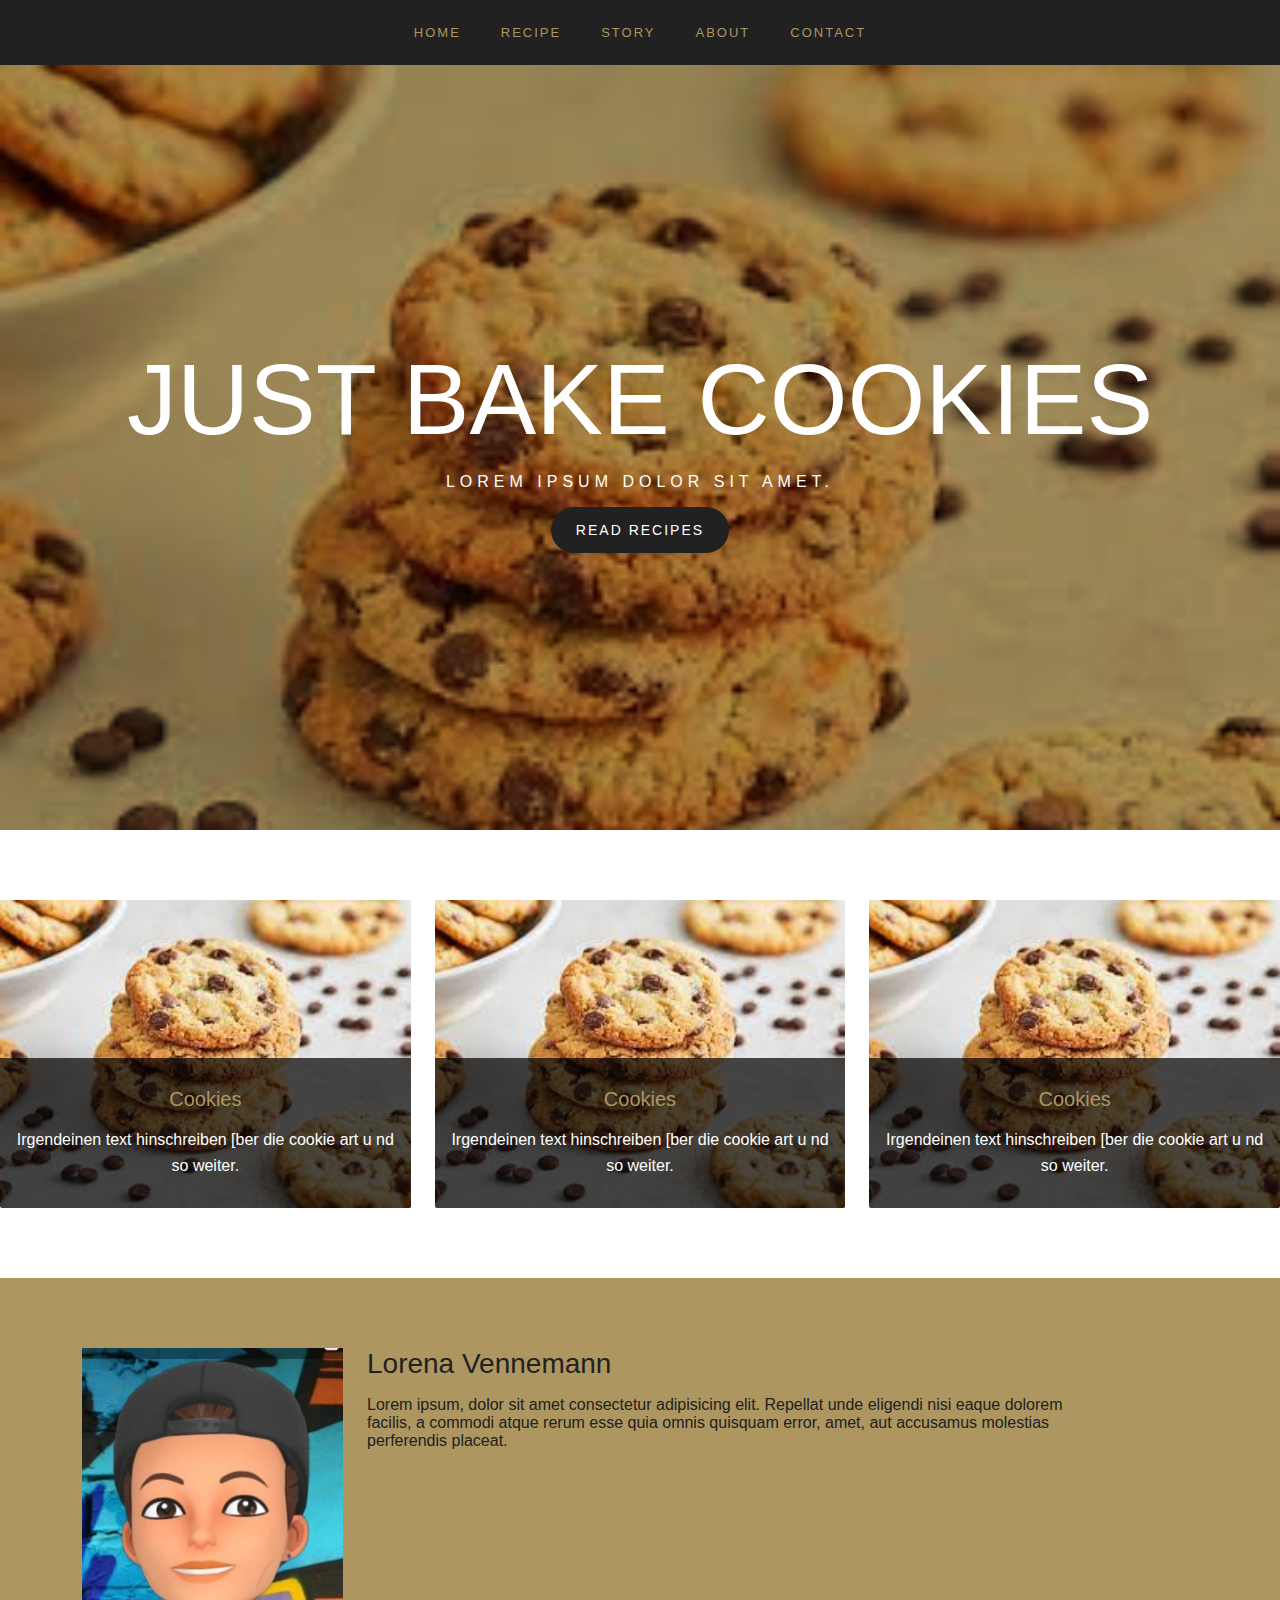
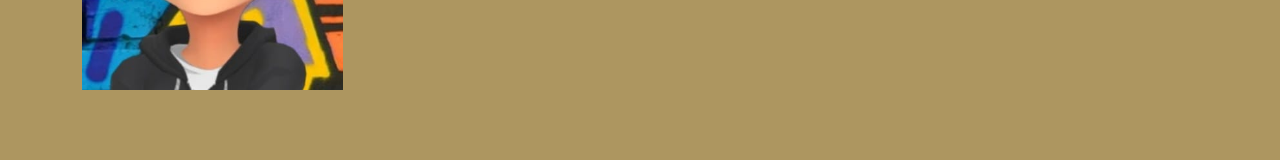
==== index.html @ 1b3d0812 "Start1" ====
<html>
    <head>
        <title>JustBakeCookies</title>
        <!-- Style.css -->
        <link rel="stylesheet" href="css/style.css">

        <!-- Bottsrap Grid system -->
        <link rel="stylesheet" href="css/bootstrap-grid.css">
    </head>
        <body>

            <!-- Navigation Bar -->
            <div class="navbar">
                <style>
 body { 
margin: 0;
font-family: "poopins", sans-serif;
}
*{
    box-sizing: border-box;
}
h1, h4, h5 {
    margin: 0;
}
.btn_dark {
    display: inline-block;
    background-color: #212121;
    color: #fff;
    text-decoration: none;
    padding: 15px 25px;
    border-radius: 100px;
    font-size: 14px;
    letter-spacing: 2px;
    transform: all 0.4s;
}
.btn_dark:hover {
    background-color: #fff;
    color: #ad9660;
}
.margin_top {
    margin-top: 15px;
}
.image_responsive{
    width: 100%;
    max-width: 100%;
    height: auto;
}
.navbar ul{
    display: flex;
    justify-content: center;
    padding: 0;
    margin: 0;
    list-style-type: none;
    background-color: #212121;

}

.navbar ul li{
    display:inline-block;
}
h1 {
    margin: 0;
}
.navbar li a {
    display: block;
    color: #fff;
    text-decoration: none;
    text-transform: uppercase;
    padding: 25px 20px;
    font-size: 13px;
    color: #ad9660;
    letter-spacing: 2px;
}
                </style>
                <ul>
                    <li>
                        <a href="#">Home</a>
                    </li>
                    <li>
                        <a href="#">Recipe</a>
                    </li>
                    <li>
                        <a href="#">Story</a>
                    </li>
                    <li>
                        <a href="#">About</a>
                    </li>
                    <li>
                        <a href="#">Contact</a>
                    </li>
                </ul>
            </div>

            <!-- Hero Section -->
            <div class="hero_section">
                <style>
.hero_section {
    display: flex;
    justify-content: center;
    align-items: center;
    width: 100%;
    height: 85vh;
    background-image:linear-gradient(#ad9660, #ad9660), url(../img/download.jpg);
    background-size: cover;
    background-blend-mode: multiply;
}
.hero_text{
 color: #fff;
 text-align: center; 
 text-transform: uppercase;
 }
.hero_text h1 {
 font-size: 100px;
 font-weight: 500;
  }
   .hero_text p {
    letter-spacing: 5px;
    text-transform: uppercase;
  }
                </style>
                <div class="hero_text">
                    <h1>Just bake cookies</h1>
                    <p>Lorem ipsum dolor sit amet.</p>
                    <a href="#" class="btn_dark margin-top">Read Recipes</a>
                </div>
            </div>

            <!-- Recipe Section -->
            <div class="recipe_Section">
                <style>
                   .recipe_section{
                    padding: 70px 0;
                   }
                   .image_wrapper{
                    position: relative;
                    width: 100%;
                    height: 100%;
                    background-color: #ad9660;
                    overflow: hidden;
                    border-radius: 2px;
                   }
                   .image_wrapper img {
                    width: 100%;
                    max-width: 100%;
                    height: auto;
                    transition: all 0.4s;
                   }
                   .image_wrapper-text {
                    padding: 30px 15px;
                    max-height: 150px;
                    position:absolute;
                    bottom: 0px;
                    text-align: center;
                    background-color: rgba(0, 0, 0, 0.7);
                    color: #fff;
                   }

                   .image_wrapper:hover img {
                    transform: scale(1.2, 1.2);
                    cursor: pointer;
                   }
                   .image_wrapper-text h5 {
                    color: #ad9660;
                    font-size: 20px;
                    font-weight: 500;
                   }
                   .image_wrapper-text p {
                    line-height: 26px;
                   }
                </style>
                <div class="conatiner">
                    <div class="row">
                        <div class="col-md-4">
                            <div class="image_wrapper">
                                <img src="img/download.jpg">
                                <div class="image_wrapper-text">
                                    <h5>Cookies</h5>
                                    <p>Irgendeinen text hinschreiben [ber die cookie art u nd so weiter.</p>
                                </div>
                            </div>
                        </div>
                        <div class="col-md-4">
                            <div class="image_wrapper">
                                <img src="img/download.jpg">
                                <div class="image_wrapper-text">
                                    <h5>Cookies</h5>
                                    <p>Irgendeinen text hinschreiben [ber die cookie art u nd so weiter.</p>
                                </div>
                            </div>
                        </div>
                        <div class="col-md-4">
                            <div class="image_wrapper">
                                <img src="img/download.jpg">
                                <div class="image_wrapper-text">
                                    <h5>Cookies</h5>
                                    <p>Irgendeinen text hinschreiben [ber die cookie art u nd so weiter.</p>
                                </div>
                            </div>
                        </div>
                        <div class="col-md-4"></div>
                        <div class="col-md-4"></div>
                    </div>
                </div>
            </div>

            <!-- About Section -->
            <div class="about_section">
                <style>
                    .about_section{
                        padding: 70px 0;
                        background-color: #ad9660;
                        color: #212121;
                    }
                    .about_section h4 {
                        font-size: 28px;
                        font-weight: 500;
                    }
                </style>
                <div class="container">
                    <div class="row">
                        <div class="col-md-3">
                            <div class="image_backround">
                                <img src="img/self.jpg" class="image_responsive">
                            </div>
                        </div>
                        <div class="col-md-8">
                            <h4>Lorena Vennemann</h4>
                            <p>Lorem ipsum, dolor sit amet consectetur adipisicing elit.
                                 Repellat unde eligendi nisi eaque dolorem facilis,
                                  a commodi atque rerum esse quia omnis quisquam error, amet,
                                   aut accusamus molestias perferendis placeat.</p>
                        </div>
                    </div>
                </div>
            </div>

            <!-- More Foods -->
            <div class="extra_section"></div>

            <!-- Category Section -->
            <div class="category_section"></div>
        </body>
</html>
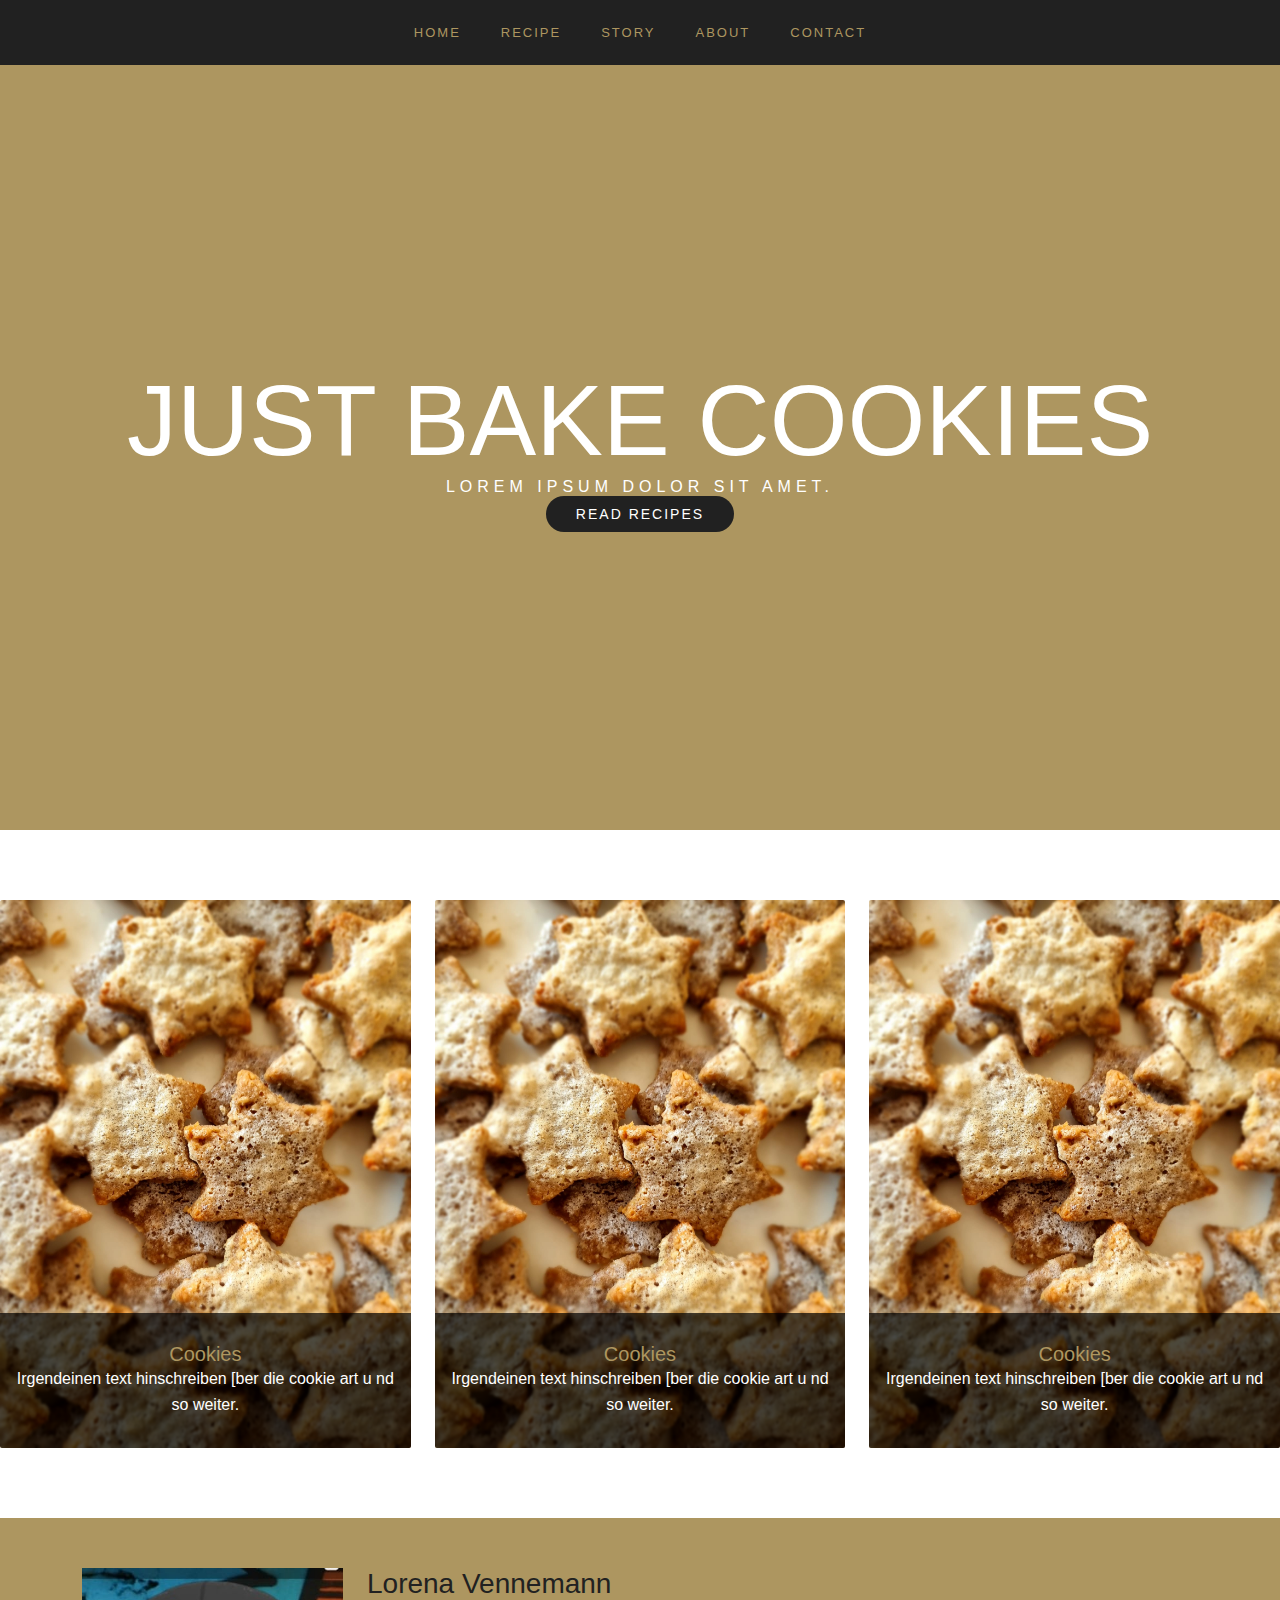
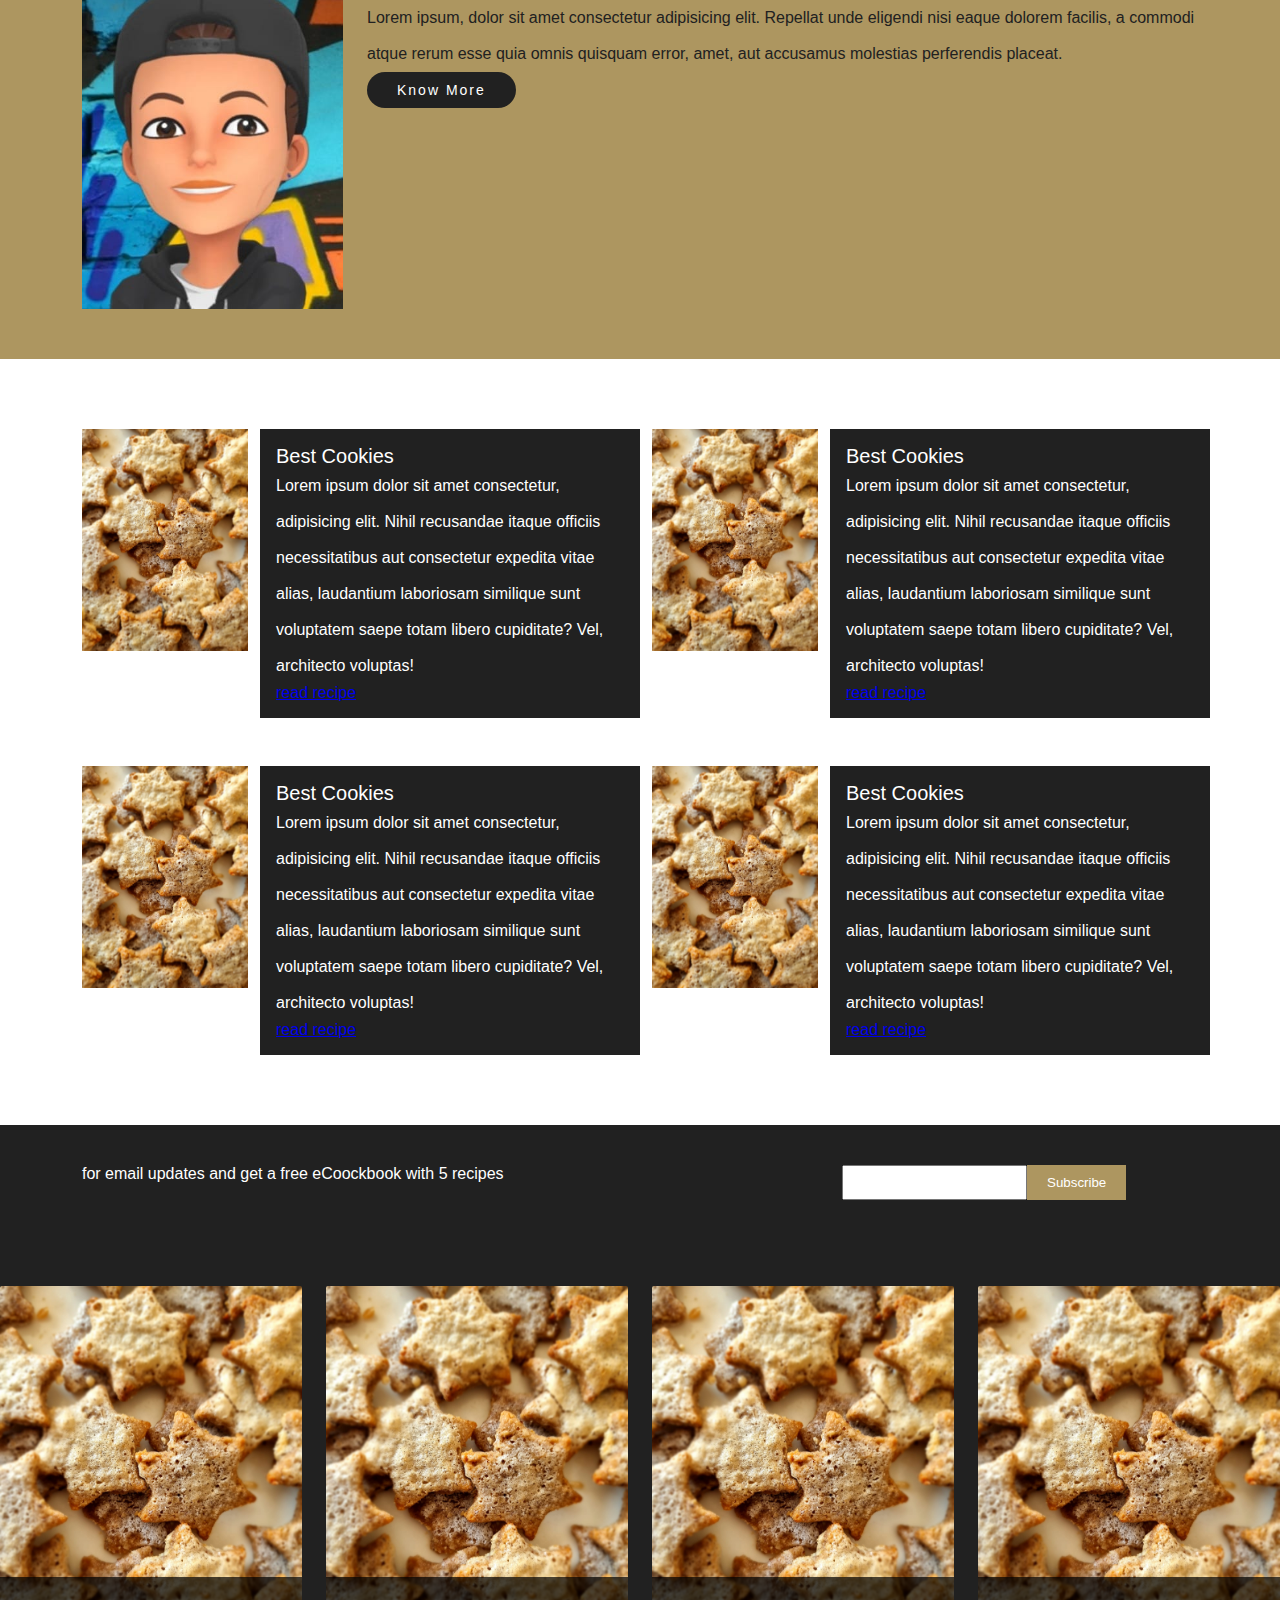
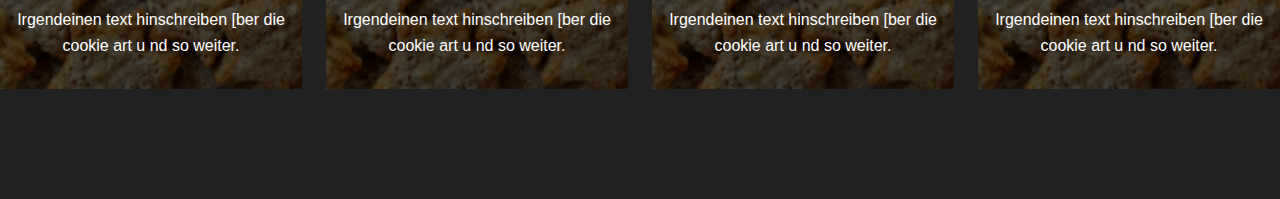
==== commit 53f3366c: "About section and food section" ====
--- a/index.html
+++ b/index.html
@@ -14,24 +14,40 @@
                 <style>
  body { 
 margin: 0;
-font-family: "poopins", sans-serif;
+font-family: "poppins", sans-serif;
 }
 *{
     box-sizing: border-box;
 }
-h1, h4, h5 {
+h1, h4, h5, p {
     margin: 0;
 }
-.btn_dark {
+.bg_dark{
+    background-color: #212121;
+}
+.text_light {
+    color: #fff;
+}
+.btn_dark,
+.btn_light {
     display: inline-block;
     background-color: #212121;
     color: #fff;
     text-decoration: none;
-    padding: 15px 25px;
+    padding: 10px 30px;
     border-radius: 100px;
     font-size: 14px;
     letter-spacing: 2px;
     transform: all 0.4s;
+}
+.btn_dark{
+    background-color: #212121;
+}
+.bg_light {
+    background-color: #ad9660;
+}
+.btn_light{
+    background-color: #ad9660 !important;
 }
 .btn_dark:hover {
     background-color: #fff;
@@ -172,7 +188,7 @@
                     <div class="row">
                         <div class="col-md-4">
                             <div class="image_wrapper">
-                                <img src="img/download.jpg">
+                                <img src="img/Starter.jpg">
                                 <div class="image_wrapper-text">
                                     <h5>Cookies</h5>
                                     <p>Irgendeinen text hinschreiben [ber die cookie art u nd so weiter.</p>
@@ -181,7 +197,7 @@
                         </div>
                         <div class="col-md-4">
                             <div class="image_wrapper">
-                                <img src="img/download.jpg">
+                                <img src="img/Starter.jpg">
                                 <div class="image_wrapper-text">
                                     <h5>Cookies</h5>
                                     <p>Irgendeinen text hinschreiben [ber die cookie art u nd so weiter.</p>
@@ -190,7 +206,7 @@
                         </div>
                         <div class="col-md-4">
                             <div class="image_wrapper">
-                                <img src="img/download.jpg">
+                                <img src="img/Starter.jpg">
                                 <div class="image_wrapper-text">
                                     <h5>Cookies</h5>
                                     <p>Irgendeinen text hinschreiben [ber die cookie art u nd so weiter.</p>
@@ -207,13 +223,34 @@
             <div class="about_section">
                 <style>
                     .about_section{
-                        padding: 70px 0;
+                        padding: 50px 0;
                         background-color: #ad9660;
                         color: #212121;
                     }
                     .about_section h4 {
                         font-size: 28px;
                         font-weight: 500;
+                    }
+                    .about_section p {
+                        line-height: 36px;
+                        font-weight: 100;
+                    }
+                    .image_backroung{
+                        position: relative;
+                        z-index: 1;
+                    }
+                    .image_backroung::before{
+                        position: absolute;
+                        top:  -30px;
+                        left: -30px;
+                        content: "";
+                        width: 100%;
+                        height: 100%;
+                        z-index: -1;
+                        background-color: #000;
+                    }
+                    .image_backroung img{
+                        box-shadow: 0px 0px 10px 1px rgba(0, 0, 0, 0.4);
                     }
                 </style>
                 <div class="container">
@@ -223,21 +260,172 @@
                                 <img src="img/self.jpg" class="image_responsive">
                             </div>
                         </div>
-                        <div class="col-md-8">
+                        <div class="col-md-9">
                             <h4>Lorena Vennemann</h4>
                             <p>Lorem ipsum, dolor sit amet consectetur adipisicing elit.
                                  Repellat unde eligendi nisi eaque dolorem facilis,
                                   a commodi atque rerum esse quia omnis quisquam error, amet,
                                    aut accusamus molestias perferendis placeat.</p>
+                                   <a href="#" class="btn_dark">Know More</a>
                         </div>
                     </div>
                 </div>
             </div>
 
             <!-- More Foods -->
-            <div class="extra_section"></div>
-
+            <div class="extra_section">
+                <style>
+                    .extra_section {
+                        padding: 70px 0;
+
+                    }
+                    .extra_section h4 {
+                        font-size: 20px;
+                        font-weight: 500;
+                    }
+                    .extra_section p{
+                        line-height: 36px;
+                    }
+                    
+                </style>
+                <div class="container">
+                    <div class="row">
+                        <div class="col-md-6 mb-5">
+                            <div class="row no-gutters">
+                                <div class="col-md-4">
+                                    <img src="img/Starter.jpg" class="image_responsive">
+                                </div>
+                                    <div class="col-md-8 bg_dark text_light p-3">
+                                        <h4>Best Cookies</h4>
+                                        <p>Lorem ipsum dolor sit amet consectetur, adipisicing elit.
+                                         Nihil recusandae itaque officiis necessitatibus aut consectetur expedita vitae alias,
+                                          laudantium laboriosam similique sunt voluptatem saepe totam libero cupiditate? 
+                                          Vel, architecto voluptas!</p>
+                                          <a href="#" class="btn_ligth">read recipe</a>
+                                    </div>
+                            </div>
+                        </div>
+                        <div class="col-md-6 mb-5">
+                            <div class="row no-gutters">
+                                <div class="col-md-4">
+                                    <img src="img/Starter.jpg" class="image_responsive">
+                                </div>
+                                    <div class="col-md-8 bg_dark text_light p-3">
+                                        <h4>Best Cookies</h4>
+                                        <p>Lorem ipsum dolor sit amet consectetur, adipisicing elit.
+                                         Nihil recusandae itaque officiis necessitatibus aut consectetur expedita vitae alias,
+                                          laudantium laboriosam similique sunt voluptatem saepe totam libero cupiditate? 
+                                          Vel, architecto voluptas!</p>
+                                          <a href="#" class="btn_ligth">read recipe</a>
+                                    </div>
+                            </div>
+                        </div>
+                        <div class="col-md-6">
+                            <div class="row no-gutters">
+                                <div class="col-md-4">
+                                    <img src="img/Starter.jpg" class="image_responsive">
+                                </div>
+                                    <div class="col-md-8 bg_dark text_light p-3">
+                                        <h4>Best Cookies</h4>
+                                        <p>Lorem ipsum dolor sit amet consectetur, adipisicing elit.
+                                         Nihil recusandae itaque officiis necessitatibus aut consectetur expedita vitae alias,
+                                          laudantium laboriosam similique sunt voluptatem saepe totam libero cupiditate? 
+                                          Vel, architecto voluptas!</p>
+                                          <a href="#" class="btn_ligth">read recipe</a>
+                                    </div>
+                            </div>
+                        </div>
+                        <div class="col-md-6">
+                            <div class="row no-gutters">
+                                <div class="col-md-4">
+                                    <img src="img/Starter.jpg" class="image_responsive">
+                                </div>
+                                    <div class="col-md-8 bg_dark text_light p-3">
+                                        <h4>Best Cookies</h4>
+                                        <p>Lorem ipsum dolor sit amet consectetur, adipisicing elit.
+                                         Nihil recusandae itaque officiis necessitatibus aut consectetur expedita vitae alias,
+                                          laudantium laboriosam similique sunt voluptatem saepe totam libero cupiditate? 
+                                          Vel, architecto voluptas!</p>
+                                          <a href="#" class="btn_ligth">read recipe</a>
+                                    </div>
+                            </div>
+                        </div>
+                    </div>
+                </div>
+            </div>
+<!-- subscribe section-->
+<div class="subscribe_section">
+    <style>
+        .subscribe_section {
+            padding: 40px 0;
+            background-color: #212121;
+            color: #fff;
+        }
+        .subscribe_section form {
+            display: flex;
+        }
+        .subscribe_section button {
+            background-color: #ad9660;
+            color: #fff;
+            border: none;
+            padding: 10px 20px;
+        }
+    </style>
+    <div class="container">
+        <div class="row">
+            <div class="col-md-8">
+                <p>for email updates and get a free eCoockbook with 5 recipes</p>
+            </div>
+            <div class="col-md-4">
+                <form><input type="text">
+                <button type="submit">Subscribe</button>
+            </form>
+            </div>
+    </div>
+</div>
             <!-- Category Section -->
-            <div class="category_section"></div>
+            <div class="category_section">
+            <style>
+                .category_section{
+                    padding: 70px 0;
+                }
+            </style>
+                <div class="conatiner">
+                    <div class="row">
+                        <div class="col-md-3">
+                            <div class="image_wrapper">
+                                <img src="img/Starter.jpg">
+                                <div class="image_wrapper-text bg_light">
+                                    <p>Irgendeinen text hinschreiben [ber die cookie art u nd so weiter.</p>
+                                </div>
+                            </div>
+                        </div>
+                        <div class="col-md-3">
+                            <div class="image_wrapper">
+                                <img src="img/Starter.jpg">
+                                <div class="image_wrapper-text">
+                                    <p>Irgendeinen text hinschreiben [ber die cookie art u nd so weiter.</p>
+                                </div>
+                            </div>
+                        </div>
+                        <div class="col-md-3">
+                            <div class="image_wrapper">
+                                <img src="img/Starter.jpg">
+                                <div class="image_wrapper-text">
+                                    <p>Irgendeinen text hinschreiben [ber die cookie art u nd so weiter.</p>
+                                </div>
+                            </div>
+                    </div>
+                    <div class="col-md-3">
+                        <div class="image_wrapper">
+                            <img src="img/Starter.jpg">
+                            <div class="image_wrapper-text">
+                                <p>Irgendeinen text hinschreiben [ber die cookie art u nd so weiter.</p>
+                            </div>
+                        </div>
+                </div>
+                </div>
+            </div>
+            </div>
         </body>
 </html>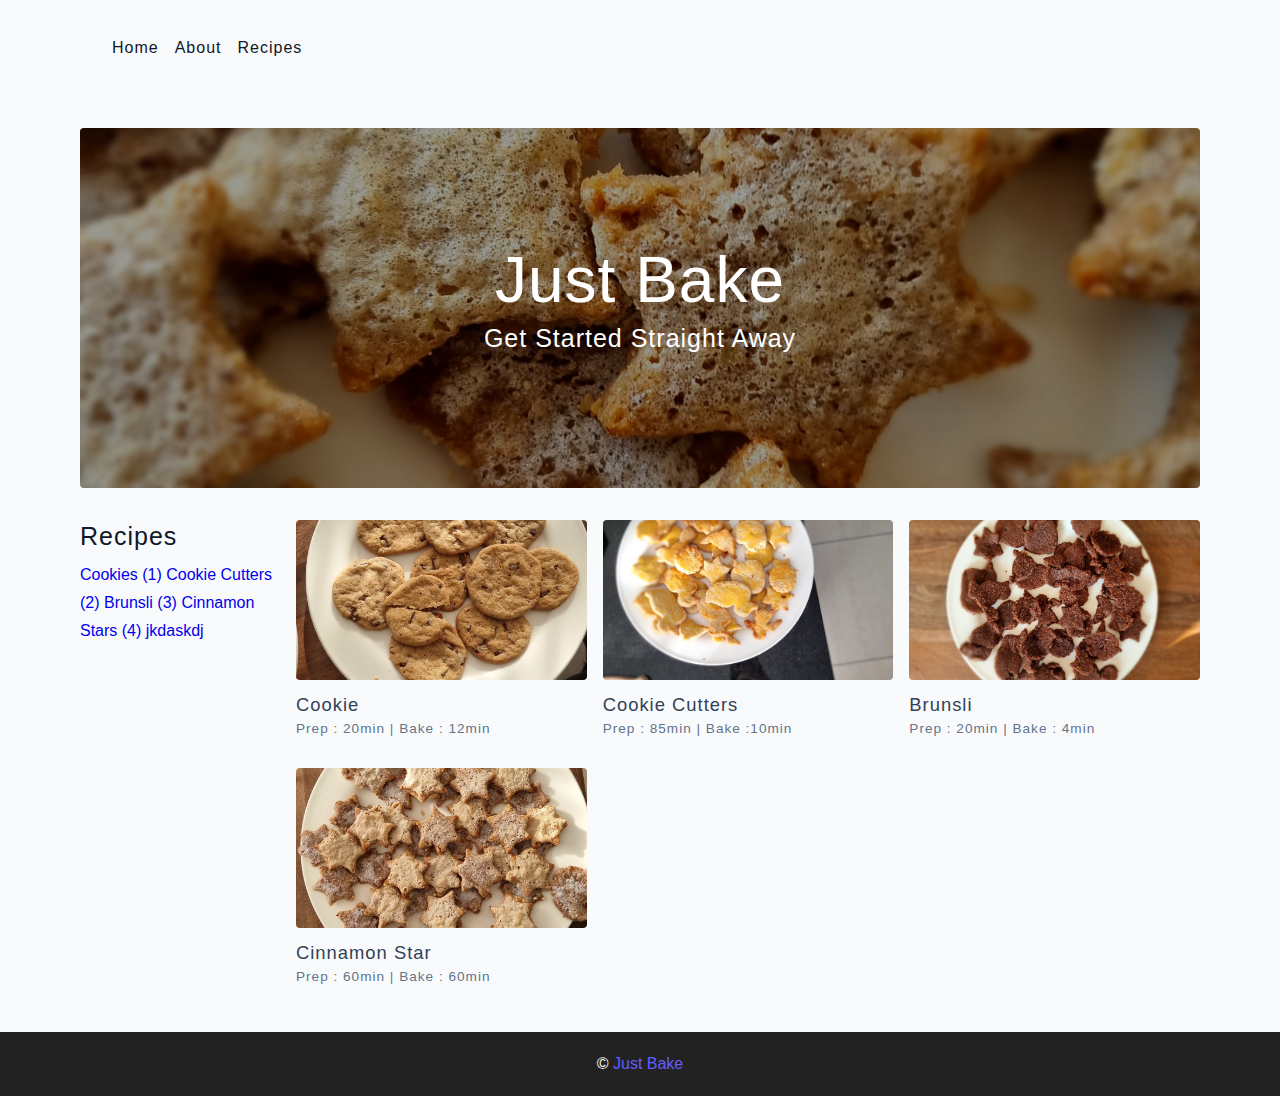
==== commit cb9c3564: "pdf" ====
--- a/index.html
+++ b/index.html
@@ -1,431 +1,122 @@
-<html>
-    <head>
-        <title>JustBakeCookies</title>
-        <!-- Style.css -->
-        <link rel="stylesheet" href="css/style.css">
-
-        <!-- Bottsrap Grid system -->
-        <link rel="stylesheet" href="css/bootstrap-grid.css">
-    </head>
-        <body>
-
-            <!-- Navigation Bar -->
-            <div class="navbar">
-                <style>
- body { 
-margin: 0;
-font-family: "poppins", sans-serif;
-}
-*{
-    box-sizing: border-box;
-}
-h1, h4, h5, p {
-    margin: 0;
-}
-.bg_dark{
-    background-color: #212121;
-}
-.text_light {
-    color: #fff;
-}
-.btn_dark,
-.btn_light {
-    display: inline-block;
-    background-color: #212121;
-    color: #fff;
-    text-decoration: none;
-    padding: 10px 30px;
-    border-radius: 100px;
-    font-size: 14px;
-    letter-spacing: 2px;
-    transform: all 0.4s;
-}
-.btn_dark{
-    background-color: #212121;
-}
-.bg_light {
-    background-color: #ad9660;
-}
-.btn_light{
-    background-color: #ad9660 !important;
-}
-.btn_dark:hover {
-    background-color: #fff;
-    color: #ad9660;
-}
-.margin_top {
-    margin-top: 15px;
-}
-.image_responsive{
-    width: 100%;
-    max-width: 100%;
-    height: auto;
-}
-.navbar ul{
-    display: flex;
-    justify-content: center;
-    padding: 0;
-    margin: 0;
-    list-style-type: none;
-    background-color: #212121;
-
-}
-
-.navbar ul li{
-    display:inline-block;
-}
-h1 {
-    margin: 0;
-}
-.navbar li a {
-    display: block;
-    color: #fff;
-    text-decoration: none;
-    text-transform: uppercase;
-    padding: 25px 20px;
-    font-size: 13px;
-    color: #ad9660;
-    letter-spacing: 2px;
-}
-                </style>
-                <ul>
-                    <li>
-                        <a href="#">Home</a>
-                    </li>
-                    <li>
-                        <a href="#">Recipe</a>
-                    </li>
-                    <li>
-                        <a href="#">Story</a>
-                    </li>
-                    <li>
-                        <a href="#">About</a>
-                    </li>
-                    <li>
-                        <a href="#">Contact</a>
-                    </li>
-                </ul>
-            </div>
-
-            <!-- Hero Section -->
-            <div class="hero_section">
-                <style>
-.hero_section {
-    display: flex;
-    justify-content: center;
-    align-items: center;
-    width: 100%;
-    height: 85vh;
-    background-image:linear-gradient(#ad9660, #ad9660), url(../img/download.jpg);
-    background-size: cover;
-    background-blend-mode: multiply;
-}
-.hero_text{
- color: #fff;
- text-align: center; 
- text-transform: uppercase;
- }
-.hero_text h1 {
- font-size: 100px;
- font-weight: 500;
-  }
-   .hero_text p {
-    letter-spacing: 5px;
-    text-transform: uppercase;
-  }
-                </style>
-                <div class="hero_text">
-                    <h1>Just bake cookies</h1>
-                    <p>Lorem ipsum dolor sit amet.</p>
-                    <a href="#" class="btn_dark margin-top">Read Recipes</a>
-                </div>
-            </div>
-
-            <!-- Recipe Section -->
-            <div class="recipe_Section">
-                <style>
-                   .recipe_section{
-                    padding: 70px 0;
-                   }
-                   .image_wrapper{
-                    position: relative;
-                    width: 100%;
-                    height: 100%;
-                    background-color: #ad9660;
-                    overflow: hidden;
-                    border-radius: 2px;
-                   }
-                   .image_wrapper img {
-                    width: 100%;
-                    max-width: 100%;
-                    height: auto;
-                    transition: all 0.4s;
-                   }
-                   .image_wrapper-text {
-                    padding: 30px 15px;
-                    max-height: 150px;
-                    position:absolute;
-                    bottom: 0px;
-                    text-align: center;
-                    background-color: rgba(0, 0, 0, 0.7);
-                    color: #fff;
-                   }
-
-                   .image_wrapper:hover img {
-                    transform: scale(1.2, 1.2);
-                    cursor: pointer;
-                   }
-                   .image_wrapper-text h5 {
-                    color: #ad9660;
-                    font-size: 20px;
-                    font-weight: 500;
-                   }
-                   .image_wrapper-text p {
-                    line-height: 26px;
-                   }
-                </style>
-                <div class="conatiner">
-                    <div class="row">
-                        <div class="col-md-4">
-                            <div class="image_wrapper">
-                                <img src="img/Starter.jpg">
-                                <div class="image_wrapper-text">
-                                    <h5>Cookies</h5>
-                                    <p>Irgendeinen text hinschreiben [ber die cookie art u nd so weiter.</p>
-                                </div>
-                            </div>
-                        </div>
-                        <div class="col-md-4">
-                            <div class="image_wrapper">
-                                <img src="img/Starter.jpg">
-                                <div class="image_wrapper-text">
-                                    <h5>Cookies</h5>
-                                    <p>Irgendeinen text hinschreiben [ber die cookie art u nd so weiter.</p>
-                                </div>
-                            </div>
-                        </div>
-                        <div class="col-md-4">
-                            <div class="image_wrapper">
-                                <img src="img/Starter.jpg">
-                                <div class="image_wrapper-text">
-                                    <h5>Cookies</h5>
-                                    <p>Irgendeinen text hinschreiben [ber die cookie art u nd so weiter.</p>
-                                </div>
-                            </div>
-                        </div>
-                        <div class="col-md-4"></div>
-                        <div class="col-md-4"></div>
-                    </div>
-                </div>
-            </div>
-
-            <!-- About Section -->
-            <div class="about_section">
-                <style>
-                    .about_section{
-                        padding: 50px 0;
-                        background-color: #ad9660;
-                        color: #212121;
-                    }
-                    .about_section h4 {
-                        font-size: 28px;
-                        font-weight: 500;
-                    }
-                    .about_section p {
-                        line-height: 36px;
-                        font-weight: 100;
-                    }
-                    .image_backroung{
-                        position: relative;
-                        z-index: 1;
-                    }
-                    .image_backroung::before{
-                        position: absolute;
-                        top:  -30px;
-                        left: -30px;
-                        content: "";
-                        width: 100%;
-                        height: 100%;
-                        z-index: -1;
-                        background-color: #000;
-                    }
-                    .image_backroung img{
-                        box-shadow: 0px 0px 10px 1px rgba(0, 0, 0, 0.4);
-                    }
-                </style>
-                <div class="container">
-                    <div class="row">
-                        <div class="col-md-3">
-                            <div class="image_backround">
-                                <img src="img/self.jpg" class="image_responsive">
-                            </div>
-                        </div>
-                        <div class="col-md-9">
-                            <h4>Lorena Vennemann</h4>
-                            <p>Lorem ipsum, dolor sit amet consectetur adipisicing elit.
-                                 Repellat unde eligendi nisi eaque dolorem facilis,
-                                  a commodi atque rerum esse quia omnis quisquam error, amet,
-                                   aut accusamus molestias perferendis placeat.</p>
-                                   <a href="#" class="btn_dark">Know More</a>
-                        </div>
-                    </div>
-                </div>
-            </div>
-
-            <!-- More Foods -->
-            <div class="extra_section">
-                <style>
-                    .extra_section {
-                        padding: 70px 0;
-
-                    }
-                    .extra_section h4 {
-                        font-size: 20px;
-                        font-weight: 500;
-                    }
-                    .extra_section p{
-                        line-height: 36px;
-                    }
-                    
-                </style>
-                <div class="container">
-                    <div class="row">
-                        <div class="col-md-6 mb-5">
-                            <div class="row no-gutters">
-                                <div class="col-md-4">
-                                    <img src="img/Starter.jpg" class="image_responsive">
-                                </div>
-                                    <div class="col-md-8 bg_dark text_light p-3">
-                                        <h4>Best Cookies</h4>
-                                        <p>Lorem ipsum dolor sit amet consectetur, adipisicing elit.
-                                         Nihil recusandae itaque officiis necessitatibus aut consectetur expedita vitae alias,
-                                          laudantium laboriosam similique sunt voluptatem saepe totam libero cupiditate? 
-                                          Vel, architecto voluptas!</p>
-                                          <a href="#" class="btn_ligth">read recipe</a>
-                                    </div>
-                            </div>
-                        </div>
-                        <div class="col-md-6 mb-5">
-                            <div class="row no-gutters">
-                                <div class="col-md-4">
-                                    <img src="img/Starter.jpg" class="image_responsive">
-                                </div>
-                                    <div class="col-md-8 bg_dark text_light p-3">
-                                        <h4>Best Cookies</h4>
-                                        <p>Lorem ipsum dolor sit amet consectetur, adipisicing elit.
-                                         Nihil recusandae itaque officiis necessitatibus aut consectetur expedita vitae alias,
-                                          laudantium laboriosam similique sunt voluptatem saepe totam libero cupiditate? 
-                                          Vel, architecto voluptas!</p>
-                                          <a href="#" class="btn_ligth">read recipe</a>
-                                    </div>
-                            </div>
-                        </div>
-                        <div class="col-md-6">
-                            <div class="row no-gutters">
-                                <div class="col-md-4">
-                                    <img src="img/Starter.jpg" class="image_responsive">
-                                </div>
-                                    <div class="col-md-8 bg_dark text_light p-3">
-                                        <h4>Best Cookies</h4>
-                                        <p>Lorem ipsum dolor sit amet consectetur, adipisicing elit.
-                                         Nihil recusandae itaque officiis necessitatibus aut consectetur expedita vitae alias,
-                                          laudantium laboriosam similique sunt voluptatem saepe totam libero cupiditate? 
-                                          Vel, architecto voluptas!</p>
-                                          <a href="#" class="btn_ligth">read recipe</a>
-                                    </div>
-                            </div>
-                        </div>
-                        <div class="col-md-6">
-                            <div class="row no-gutters">
-                                <div class="col-md-4">
-                                    <img src="img/Starter.jpg" class="image_responsive">
-                                </div>
-                                    <div class="col-md-8 bg_dark text_light p-3">
-                                        <h4>Best Cookies</h4>
-                                        <p>Lorem ipsum dolor sit amet consectetur, adipisicing elit.
-                                         Nihil recusandae itaque officiis necessitatibus aut consectetur expedita vitae alias,
-                                          laudantium laboriosam similique sunt voluptatem saepe totam libero cupiditate? 
-                                          Vel, architecto voluptas!</p>
-                                          <a href="#" class="btn_ligth">read recipe</a>
-                                    </div>
-                            </div>
-                        </div>
-                    </div>
-                </div>
-            </div>
-<!-- subscribe section-->
-<div class="subscribe_section">
-    <style>
-        .subscribe_section {
-            padding: 40px 0;
-            background-color: #212121;
-            color: #fff;
-        }
-        .subscribe_section form {
-            display: flex;
-        }
-        .subscribe_section button {
-            background-color: #ad9660;
-            color: #fff;
-            border: none;
-            padding: 10px 20px;
-        }
-    </style>
-    <div class="container">
-        <div class="row">
-            <div class="col-md-8">
-                <p>for email updates and get a free eCoockbook with 5 recipes</p>
-            </div>
-            <div class="col-md-4">
-                <form><input type="text">
-                <button type="submit">Subscribe</button>
-            </form>
-            </div>
-    </div>
-</div>
-            <!-- Category Section -->
-            <div class="category_section">
-            <style>
-                .category_section{
-                    padding: 70px 0;
-                }
-            </style>
-                <div class="conatiner">
-                    <div class="row">
-                        <div class="col-md-3">
-                            <div class="image_wrapper">
-                                <img src="img/Starter.jpg">
-                                <div class="image_wrapper-text bg_light">
-                                    <p>Irgendeinen text hinschreiben [ber die cookie art u nd so weiter.</p>
-                                </div>
-                            </div>
-                        </div>
-                        <div class="col-md-3">
-                            <div class="image_wrapper">
-                                <img src="img/Starter.jpg">
-                                <div class="image_wrapper-text">
-                                    <p>Irgendeinen text hinschreiben [ber die cookie art u nd so weiter.</p>
-                                </div>
-                            </div>
-                        </div>
-                        <div class="col-md-3">
-                            <div class="image_wrapper">
-                                <img src="img/Starter.jpg">
-                                <div class="image_wrapper-text">
-                                    <p>Irgendeinen text hinschreiben [ber die cookie art u nd so weiter.</p>
-                                </div>
-                            </div>
-                    </div>
-                    <div class="col-md-3">
-                        <div class="image_wrapper">
-                            <img src="img/Starter.jpg">
-                            <div class="image_wrapper-text">
-                                <p>Irgendeinen text hinschreiben [ber die cookie art u nd so weiter.</p>
-                            </div>
-                        </div>
-                </div>
-                </div>
-            </div>
-            </div>
-        </body>
-</html>+<!DOCTYPE html>
+<html lang="en">
+  <head>
+    <meta charset="UTF-8" />
+    <meta http-equiv="X-UA-Compatible" content="IE=edge" />
+    <meta name="viewport" content="width=device-width, initial-scale=1.0" />
+    <title>Home || Just Bake</title>
+    <!-- normalize -->
+    <link rel="stylesheet" href="./css/normalize.css" />
+    <!-- font-awesome -->
+    <link
+      rel="stylesheet"
+      href="https://cdnjs.cloudflare.com/ajax/libs/font-awesome/5.14.0/css/all.min.css"
+    />
+    <!-- main css -->
+    <link rel="stylesheet" href="./css/main.css" />
+  </head>
+  <body>
+    <!-- nav  -->
+    <nav class="navbar">
+      <div class="nav-center">
+        <div class="nav-header">
+          <a href="index.html" class="nav-logo">
+          </a>
+          <button class="nav-btn btn">
+            <i class="fas fa-align-justify"></i>
+          </button>
+        </div>
+        <div class="nav-links">
+          <a href="index.html" class="nav-link"> home </a>
+          <a href="about.html" class="nav-link"> about </a>
+          <a href="recipes.html" class="nav-link"> recipes </a>
+          </div>
+        </div>
+      </div>
+    </nav>
+    <!-- end of nav -->
+    <!-- main -->
+    <main class="page">
+      <!-- header -->
+      <header class="hero">
+        <div class="hero-container">
+          <div class="hero-text">
+            <h1>Just Bake</h1>
+            <h4>Get started straight away</h4>
+          </div>
+        </div>
+      </header>
+      <!-- end of header -->
+      <section class="recipes-container">
+        <!-- tag container -->
+        <div class="tags-container">
+          <h4>recipes</h4>
+          <div class="tag-list">
+            <a href="tag-template.html">Cookies (1)</a>
+            <a href="tag-template.html">Cookie Cutters (2)</a>
+            <a href="tag-template.html">Brunsli (3)</a>
+            <a href="tag-template.html">Cinnamon Stars (4)</a>
+            <a href="./Dokument.pdf">jkdaskdj</a>
+          </div>
+        </div>
+        <!-- end of tag container -->
+        <!-- recipes list -->
+        <div class="recipes-list">
+          <!-- single recipe -->
+          <a href="single-recipe.html" class="recipe">
+            <img
+              src="./assets/recipes/recipe-1.jpeg"
+              class="img recipe-img"
+              alt=""
+            />
+            <h5>Cookie</h5>
+            <p>Prep : 20min | Bake : 12min</p>
+          </a>
+          <!-- end of single recipe -->
+          <!-- single recipe -->
+          <a href="single-recipe.html" class="recipe">
+            <img
+              src="./assets/recipes/recipe-2.jpeg"
+              class="img recipe-img"
+              alt=""
+            />
+            <h5>Cookie Cutters</h5>
+            <p>Prep : 85min | Bake :10min</p>
+          </a>
+          <!-- end of single recipe -->
+          <!-- single recipe -->
+          <a href="single-recipe.html" class="recipe">
+            <img
+              src="./assets/recipes/recipe-3.jpeg"
+              class="img recipe-img"
+              alt=""
+            />
+            <h5>Brunsli</h5>
+            <p>Prep : 20min | Bake : 4min</p>
+          </a>
+          <!-- end of single recipe -->
+          <!-- single recipe -->
+          <a href="single-recipe.html" class="recipe">
+            <img
+              src="./assets/recipes/recipe-4.jpeg"
+              class="img recipe-img"
+              alt=""
+            />
+            <h5>Cinnamon Star</h5>
+            <p>Prep : 60min | Bake : 60min</p>
+          </a>
+          <!-- end of single recipe -->
+        </div>
+        <!-- end of recipes list -->
+      </section>
+    </main>
+    <!-- end of main -->
+    <!-- footer -->
+    <footer class="page-footer">
+      <p>
+        &copy; <span id="date"></span>
+        <span class="footer-logo">Just Bake</span>
+      </p>
+    </footer>
+  </body>
+</html>
--- a/css/main.css
+++ b/css/main.css
@@ -0,0 +1,725 @@
+*,
+::after,
+::before {
+  box-sizing: border-box;
+}
+/* fonts */
+
+@import url('https://fonts.googleapis.com/css2?family=Roboto:wght@400;500;600&family=Montserrat&display=swap');
+html {
+  font-size: 100%;
+} /*16px*/
+
+:root {
+  /* colors */
+  --primary-100: #e2e0ff;
+  --primary-200: #c1beff;
+  --primary-300: #a29dff;
+  --primary-400: #837dff;
+  --primary-500: #645cff;
+  --primary-600: #504acc;
+  --primary-700: #3c3799;
+  --primary-800: #282566;
+  --primary-900: #141233;
+
+  /* grey */
+  --grey-50: #f8fafc;
+  --grey-100: #f1f5f9;
+  --grey-200: #e2e8f0;
+  --grey-300: #cbd5e1;
+  --grey-400: #94a3b8;
+  --grey-500: #64748b;
+  --grey-600: #475569;
+  --grey-700: #334155;
+  --grey-800: #1e293b;
+  --grey-900: #0f172a;
+  /* rest of the colors */
+  --black: #222;
+  --white: #fff;
+  --red-light: #f8d7da;
+  --red-dark: #842029;
+  --green-light: #d1e7dd;
+  --green-dark: #0f5132;
+
+  /* fonts  */
+  --headingFont: 'Roboto', sans-serif;
+  --bodyFont: 'Nunito', sans-serif;
+  --smallText: 0.7em;
+  /* rest of the vars */
+  --backgroundColor: var(--grey-50);
+  --textColor: var(--grey-900);
+  --borderRadius: 0.25rem;
+  --letterSpacing: 1px;
+  --transition: 0.3s ease-in-out all;
+  --max-width: 1120px;
+  --fixed-width: 600px;
+
+  /* box shadow*/
+  --shadow-1: 0 1px 3px 0 rgba(0, 0, 0, 0.1), 0 1px 2px 0 rgba(0, 0, 0, 0.06);
+  --shadow-2: 0 4px 6px -1px rgba(0, 0, 0, 0.1),
+    0 2px 4px -1px rgba(0, 0, 0, 0.06);
+  --shadow-3: 0 10px 15px -3px rgba(0, 0, 0, 0.1),
+    0 4px 6px -2px rgba(0, 0, 0, 0.05);
+  --shadow-4: 0 20px 25px -5px rgba(0, 0, 0, 0.1),
+    0 10px 10px -5px rgba(0, 0, 0, 0.04);
+}
+
+body {
+  background: var(--backgroundColor);
+  font-family: var(--bodyFont);
+  font-weight: 400;
+  line-height: 1.75;
+  color: var(--textColor);
+}
+
+p {
+  margin-top: 0;
+  margin-bottom: 1.5rem;
+  max-width: 40em;
+}
+
+h1,
+h2,
+h3,
+h4,
+h5 {
+  margin: 0;
+  margin-bottom: 1.38rem;
+  font-family: var(--headingFont);
+  font-weight: 400;
+  line-height: 1.3;
+  text-transform: capitalize;
+  letter-spacing: var(--letterSpacing);
+}
+
+h1 {
+  margin-top: 0;
+  font-size: 3.052rem;
+}
+
+h2 {
+  font-size: 2.441rem;
+}
+
+h3 {
+  font-size: 1.953rem;
+}
+
+h4 {
+  font-size: 1.563rem;
+}
+
+h5 {
+  font-size: 1.25rem;
+}
+
+small,
+.text-small {
+  font-size: var(--smallText);
+}
+
+a {
+  text-decoration: none;
+}
+ul {
+  list-style-type: none;
+  padding: 0;
+}
+
+.img {
+  width: 100%;
+  display: block;
+  object-fit: cover;
+}
+/* buttons */
+
+.btn {
+  cursor: pointer;
+  color: var(--white);
+  background: var(--primary-500);
+  border: transparent;
+  border-radius: var(--borderRadius);
+  letter-spacing: var(--letterSpacing);
+  padding: 0.375rem 0.75rem;
+  box-shadow: var(--shadow-1);
+  transition: var(--transtion);
+  text-transform: capitalize;
+  display: inline-block;
+}
+.btn:hover {
+  background: var(--primary-700);
+  box-shadow: var(--shadow-3);
+}
+.btn-hipster {
+  color: var(--primary-500);
+  background: var(--primary-200);
+}
+.btn-hipster:hover {
+  color: var(--primary-200);
+  background: var(--primary-700);
+}
+.btn-block {
+  width: 100%;
+}
+
+/* alerts */
+.alert {
+  padding: 0.375rem 0.75rem;
+  margin-bottom: 1rem;
+  border-color: transparent;
+  border-radius: var(--borderRadius);
+}
+
+.alert-danger {
+  color: var(--red-dark);
+  background: var(--red-light);
+}
+.alert-success {
+  color: var(--green-dark);
+  background: var(--green-light);
+}
+/* form */
+
+.form {
+  width: 90vw;
+  max-width: var(--fixed-width);
+  background: var(--white);
+  border-radius: var(--borderRadius);
+  box-shadow: var(--shadow-2);
+  padding: 2rem 2.5rem;
+  margin: 3rem auto;
+}
+.form-label {
+  display: block;
+  font-size: var(--smallText);
+  margin-bottom: 0.5rem;
+  text-transform: capitalize;
+  letter-spacing: var(--letterSpacing);
+}
+.form-input,
+.form-textarea {
+  width: 100%;
+  padding: 0.375rem 0.75rem;
+  border-radius: var(--borderRadius);
+  background: var(--backgroundColor);
+  border: 1px solid var(--grey-200);
+}
+
+.form-row {
+  margin-bottom: 1rem;
+}
+
+.form-textarea {
+  height: 7rem;
+}
+::placeholder {
+  font-family: inherit;
+  color: var(--grey-400);
+}
+.form-alert {
+  color: var(--red-dark);
+  letter-spacing: var(--letterSpacing);
+  text-transform: capitalize;
+}
+/* alert */
+
+@keyframes spinner {
+  to {
+    transform: rotate(360deg);
+  }
+}
+
+.loading {
+  width: 6rem;
+  height: 6rem;
+  border: 5px solid var(--grey-400);
+  border-radius: 50%;
+  border-top-color: var(--primary-500);
+  animation: spinner 0.6s linear infinite;
+}
+.loading {
+  margin: 0 auto;
+}
+/* title */
+
+.title {
+  text-align: center;
+}
+
+.title-underline {
+  background: var(--primary-500);
+  width: 7rem;
+  height: 0.25rem;
+  margin: 0 auto;
+  margin-top: -1rem;
+}
+
+/*
+=============== 
+Navbar
+===============
+*/
+
+.navbar {
+  display: flex;
+  align-items: center;
+  justify-content: center;
+}
+.nav-center {
+  width: 90vw;
+  max-width: var(--max-width);
+}
+.nav-header {
+  height: 6rem;
+  display: flex;
+  justify-content: space-between;
+  align-items: center;
+}
+.nav-header img {
+  width: 200px;
+}
+.nav-logo {
+  display: flex;
+  align-items: flex-end;
+}
+
+.nav-btn {
+  padding: 0.15rem 0.75rem;
+}
+.nav-btn i {
+  font-size: 1.25rem;
+}
+.nav-links {
+  height: 0;
+  overflow: hidden;
+  display: flex;
+  flex-direction: column;
+  transition: var(--transition);
+}
+.show-links {
+  height: 23.9375rem;
+}
+
+.nav-link {
+  display: block;
+  text-align: center;
+  font-size: 1.25rem;
+  text-transform: capitalize;
+  color: var(--grey-900);
+  letter-spacing: var(--letterSpacing);
+  padding: 1rem 0;
+  border-top: 1px solid var(--grey-500);
+  transition: var(--transition);
+}
+.nav-link:hover {
+  color: var(--primary-500);
+}
+
+.contact {
+  padding: 0.15rem 1rem;
+}
+
+@media screen and (min-width: 992px) {
+  .navbar {
+    height: 6rem;
+  }
+  .nav-center {
+    display: flex;
+    align-items: center;
+  }
+  .nav-header {
+    padding: 0;
+    margin-right: 2rem;
+    height: auto;
+  }
+
+  .nav-btn {
+    display: none;
+  }
+  .nav-links {
+    height: auto !important;
+    flex-direction: row;
+    align-items: center;
+    width: 100%;
+  }
+  .nav-link {
+    padding: 0;
+    border-top: none;
+    margin-right: 1rem;
+    font-size: 1rem;
+  }
+  .contact-link {
+    margin-right: 0;
+    margin-left: auto;
+  }
+}
+/*
+=============== 
+Page
+===============
+*/
+
+.page {
+  width: 90vw;
+  max-width: var(--max-width);
+  margin: 0 auto;
+}
+.page {
+  padding-top: 2rem;
+  min-height: calc(100vh - (6rem + 4rem));
+}
+/*
+=============== 
+Footer
+===============
+*/
+
+.page-footer {
+  text-align: center;
+  height: 4rem;
+  display: flex;
+  align-items: center;
+  justify-content: center;
+  background: var(--black);
+  color: var(--white);
+}
+.page-footer h5 {
+  margin-top: 0;
+  margin-bottom: 0;
+}
+.page-footer p {
+  margin-bottom: 0;
+}
+.page-footer .footer-logo,
+.page-footer a {
+  color: var(--primary-500);
+}
+/*
+=============== 
+Hero
+===============
+*/
+
+.hero {
+  height: 40vh;
+  position: relative;
+  margin-bottom: 2rem;
+  background: url('../assets/main.jpeg') center/cover no-repeat;
+  border-radius: var(--borderRadius);
+}
+.hero-container {
+  position: absolute;
+  top: 0;
+  left: 0;
+  width: 100%;
+  height: 100%;
+  display: flex;
+  align-items: center;
+  justify-content: center;
+  background: rgba(0, 0, 0, 0.4);
+  border-radius: var(--borderRadius);
+}
+.hero-text {
+  color: var(--white);
+  text-align: center;
+}
+
+@media only screen and (min-width: 768px) {
+  .hero-text h1 {
+    font-size: 4rem;
+    margin-bottom: 0;
+  }
+}
+
+/*
+=============== 
+Recipes 
+===============
+*/
+
+.recipes-container {
+  display: grid;
+  gap: 2rem 1rem;
+}
+
+.recipes-list {
+  display: grid;
+  gap: 2rem 1rem;
+  padding-bottom: 3rem;
+}
+.tags-container {
+  order: 1;
+  display: flex;
+  flex-direction: column;
+  padding-bottom: 3rem;
+  /* background: blue; */
+}
+.tags-container h4 {
+  margin-bottom: 0.5rem;
+  font-weight: 500;
+}
+.tags-list {
+  display: grid;
+  grid-template-columns: 1fr 1fr 1fr;
+}
+.tags-list a {
+  text-transform: capitalize;
+  display: block;
+  color: var(--grey-500);
+  transition: var(--transition);
+}
+.tags-list a:hover {
+  color: var(--primary-500);
+}
+.recipe {
+  display: block;
+}
+.recipe-img {
+  height: 15rem;
+  border-radius: var(--borderRadius);
+  margin-bottom: 1rem;
+}
+.recipe h5 {
+  margin-bottom: 0;
+  margin-top: 0.25rem;
+  line-height: 1;
+  color: var(--grey-700);
+}
+.recipe p {
+  margin-bottom: 0;
+  line-height: 1;
+  color: var(--grey-500);
+  margin-top: 0.5rem;
+  letter-spacing: var(--letterSpacing);
+}
+@media screen and (min-width: 576px) {
+  .recipes-list {
+    grid-template-columns: 1fr 1fr;
+  }
+  .recipe-img {
+    height: 10rem;
+  }
+}
+
+@media screen and (min-width: 992px) {
+  .recipes-container {
+    grid-template-columns: 200px 1fr;
+    gap: 1rem;
+  }
+  .recipes-list {
+    grid-template-columns: 1fr 1fr;
+  }
+
+  .recipe p {
+    font-size: 0.85rem;
+  }
+  .tags-container {
+    order: 0;
+    /* background: blue; */
+  }
+  .tags-list {
+    display: grid;
+    grid-template-columns: 1fr;
+  }
+}
+
+@media screen and (min-width: 1200px) {
+  .recipe h5 {
+    font-size: 1.15rem;
+  }
+  .recipes-list {
+    grid-template-columns: 1fr 1fr 1fr;
+  }
+}
+/*
+=============== 
+Error
+===============
+*/
+.error-page {
+  text-align: center;
+  padding-top: 5rem;
+}
+.error-page h1 {
+  font-size: 9rem;
+}
+/*
+=============== 
+About Page
+===============
+*/
+
+.about-page h2 {
+  text-transform: none;
+  font-weight: bold;
+}
+.about-page {
+  display: grid;
+  gap: 2rem 4rem;
+  padding-bottom: 3rem;
+}
+.about-img {
+  border-radius: var(--borderRadius);
+  height: 300px;
+}
+
+@media screen and (min-width: 992px) {
+  .about-page {
+    grid-template-columns: 1fr 1fr;
+    grid-template-rows: 400px;
+    align-items: center;
+  }
+  .about-img {
+    height: 100%;
+  }
+}
+
+.featured-title {
+  text-align: center;
+}
+/*
+=============== 
+Tags Page
+===============
+*/
+
+.tags-wrapper {
+  display: grid;
+  gap: 2rem;
+  padding-bottom: 3rem;
+}
+.tag {
+  background: var(--grey-500);
+  border-radius: var(--borderRadius);
+  text-align: center;
+  color: var(--white);
+  transition: var(--transition);
+  padding: 0.75rem 0;
+}
+.tag:hover {
+  background: var(--primary-500);
+}
+.tag h5,
+.tag p {
+  margin-bottom: 0;
+}
+.tag h5 {
+  font-weight: 600;
+}
+@media screen and (min-width: 576px) {
+  .tags-wrapper {
+    grid-template-columns: 1fr 1fr;
+  }
+}
+@media screen and (min-width: 992px) {
+  .tags-wrapper {
+    grid-template-columns: 1fr 1fr 1fr;
+  }
+}
+
+/*
+=============== 
+Recipe Template
+===============
+*/
+
+.recipe-hero {
+  display: grid;
+  gap: 3rem;
+}
+
+.recipe-hero-img {
+  height: 300px;
+  border-radius: var(--borderRadius);
+}
+.recipe-info p {
+  color: var(--grey-600);
+}
+.recipe-icons {
+  display: grid;
+  grid-template-columns: repeat(3, 1fr);
+  gap: 1rem;
+  margin: 2rem 0;
+  text-align: center;
+}
+.recipe-icons i {
+  font-size: 1.5rem;
+  color: var(--primary-500);
+}
+.recipe-icons h5,
+.recipe-icons p {
+  margin-bottom: 0;
+  font-size: 0.85em;
+}
+
+.recipe-icons p {
+  color: var(--grey-600);
+}
+.recipe-tags {
+  display: flex;
+  align-items: center;
+  flex-wrap: wrap;
+  font-size: 0.7em;
+  font-weight: 600;
+}
+.recipe-tags a {
+  background: var(--primary-500);
+  border-radius: var(--borderRadius);
+  color: var(--white);
+  padding: 0.05rem 0.5rem;
+  margin: 0 0.25rem;
+  text-transform: capitalize;
+}
+@media screen and (min-width: 992px) {
+  .recipe-hero {
+    grid-template-columns: 4fr 5fr;
+    align-items: center;
+  }
+}
+.recipe-content {
+  padding: 3rem 0;
+  display: grid;
+  gap: 2rem 5rem;
+}
+@media screen and (min-width: 992px) {
+  .recipe-content {
+    grid-template-columns: 2fr 1fr;
+  }
+}
+.single-instruction header {
+  display: grid;
+  grid-template-columns: auto 1fr;
+  gap: 1.5rem;
+  align-items: center;
+}
+.single-instruction header p {
+  text-transform: uppercase;
+  font-weight: 600;
+  color: var(--primary-500);
+  margin-bottom: 0;
+}
+.single-instruction > p {
+  color: var(--grey-700);
+}
+
+.single-instruction header div {
+  height: 2px;
+  background: var(--grey-300);
+}
+
+.second-column {
+  display: grid;
+  row-gap: 2rem;
+}
+
+.single-ingredient {
+  border-bottom: 2px solid var(--grey-300);
+  padding-bottom: 0.75rem;
+  color: var(--grey-700);
+}
+.single-tool {
+  border-bottom: 2px solid var(--grey-300);
+  padding-bottom: 0.75rem;
+  color: var(--primary-500);
+  text-transform: capitalize;
+}
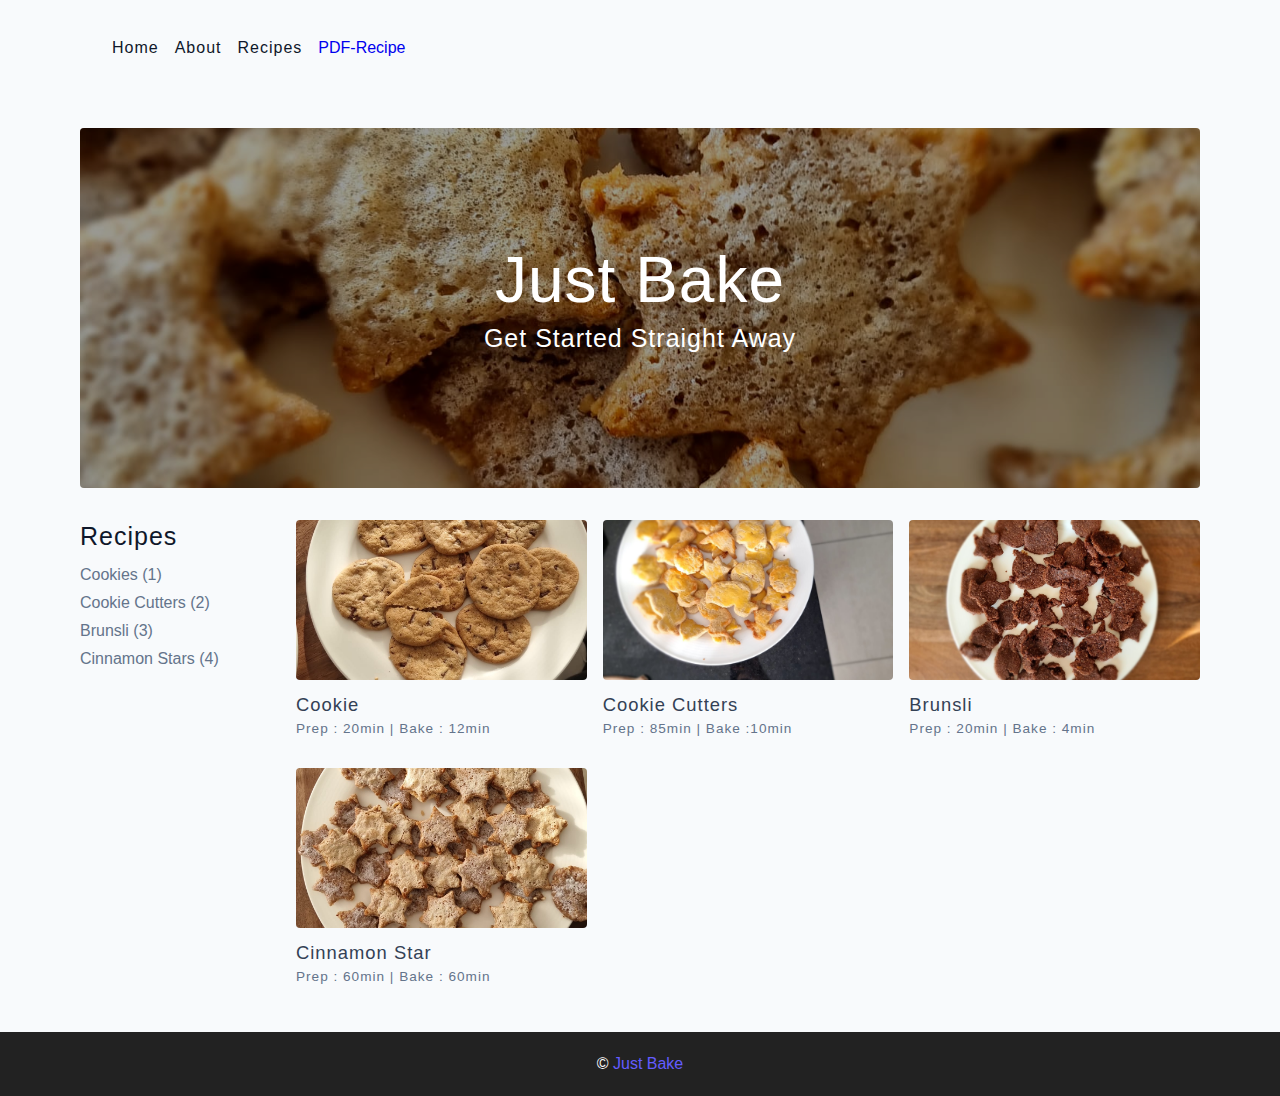
==== commit 3449f4fc: "testupload" ====
--- a/index.html
+++ b/index.html
@@ -30,6 +30,7 @@
           <a href="index.html" class="nav-link"> home </a>
           <a href="about.html" class="nav-link"> about </a>
           <a href="recipes.html" class="nav-link"> recipes </a>
+          <a href="./Dokument.pdf">PDF-Recipe</a>
           </div>
         </div>
       </div>
@@ -51,12 +52,11 @@
         <!-- tag container -->
         <div class="tags-container">
           <h4>recipes</h4>
-          <div class="tag-list">
+          <div class="tags-list">
             <a href="tag-template.html">Cookies (1)</a>
             <a href="tag-template.html">Cookie Cutters (2)</a>
             <a href="tag-template.html">Brunsli (3)</a>
             <a href="tag-template.html">Cinnamon Stars (4)</a>
-            <a href="./Dokument.pdf">jkdaskdj</a>
           </div>
         </div>
         <!-- end of tag container -->
